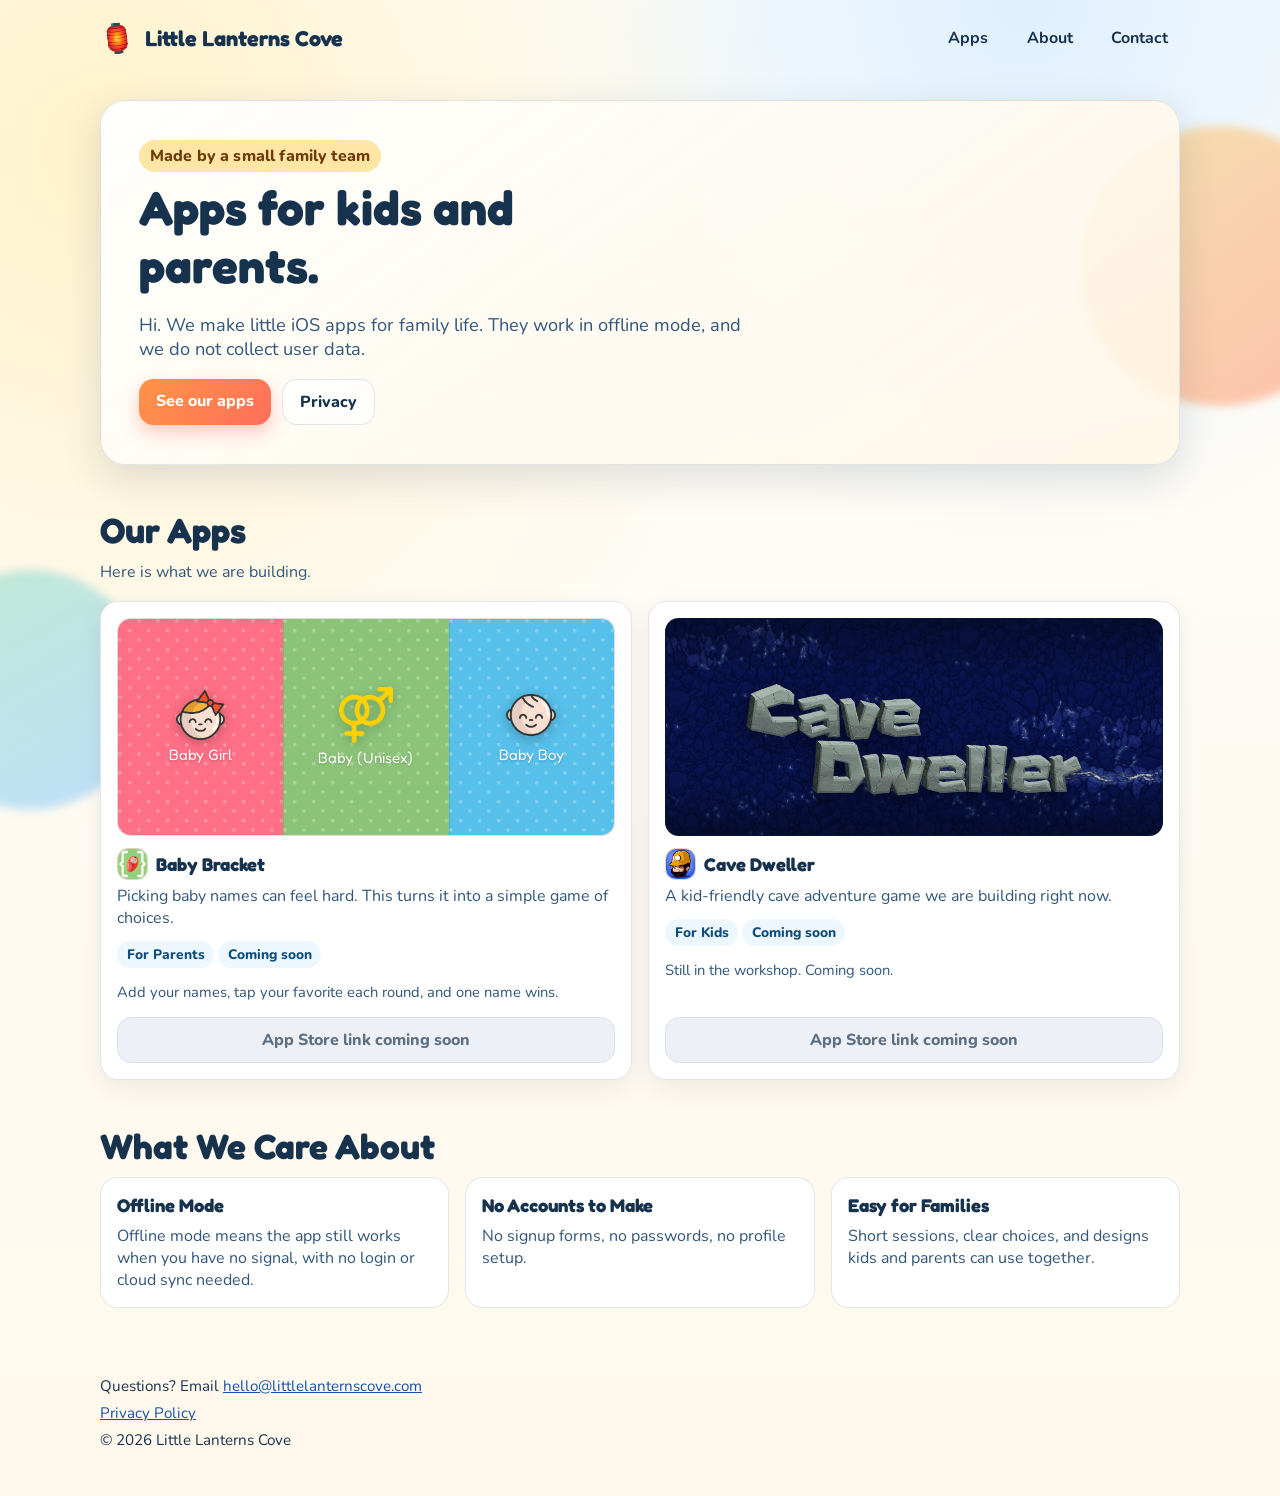
==== index.html @ 97e40ed7 "Clarify offline mode in plain language" ====
<!doctype html>
<html lang="en">
  <head>
    <meta charset="utf-8" />
    <meta name="viewport" content="width=device-width, initial-scale=1" />
    <title>Little Lanterns Cove | Playful iOS Apps for Kids</title>
    <meta
      name="description"
      content="Little Lanterns Cove builds joyful, kid-friendly iOS apps focused on logic, creativity, and learning."
    />
    <link rel="preconnect" href="https://fonts.googleapis.com" />
    <link rel="preconnect" href="https://fonts.gstatic.com" crossorigin />
    <link
      href="https://fonts.googleapis.com/css2?family=Fredoka:wght@500;600;700&family=Nunito:wght@500;700;800&display=swap"
      rel="stylesheet"
    />
    <link rel="stylesheet" href="styles.css" />
  </head>
  <body>
    <div class="background-shape shape-one" aria-hidden="true"></div>
    <div class="background-shape shape-two" aria-hidden="true"></div>

    <header class="site-header">
      <a class="brand" href="#top">
        <span class="brand-mark" aria-hidden="true">🏮</span>
        <span>Little Lanterns Cove</span>
      </a>
      <nav class="main-nav" aria-label="Main navigation">
        <a href="#apps">Apps</a>
        <a href="#about">About</a>
        <a href="#contact">Contact</a>
      </nav>
    </header>

    <main id="top">
      <section class="hero">
        <p class="hero-kicker">Made by a small family team</p>
        <h1>Apps for kids and parents.</h1>
        <p class="hero-copy">
          Hi. We make little iOS apps for family life. They work in offline
          mode, and we do not collect user data.
        </p>
        <div class="hero-actions">
          <a class="button button-primary" href="#apps">See our apps</a>
          <a class="button button-secondary" href="privacy.html">Privacy</a>
        </div>
      </section>

      <section id="apps" class="apps-section">
        <div class="section-heading">
          <h2>Our Apps</h2>
          <p>Here is what we are building.</p>
        </div>
        <div id="app-grid" class="app-grid" aria-live="polite"></div>
      </section>

      <section id="about" class="about-section">
        <h2>What We Care About</h2>
        <div class="feature-grid">
          <article class="feature-card">
            <h3>Offline Mode</h3>
            <p>
              Offline mode means the app still works when you have no signal,
              with no login or cloud sync needed.
            </p>
          </article>
          <article class="feature-card">
            <h3>No Accounts to Make</h3>
            <p>
              No signup forms, no passwords, no profile setup.
            </p>
          </article>
          <article class="feature-card">
            <h3>Easy for Families</h3>
            <p>
              Short sessions, clear choices, and designs kids and parents can
              use together.
            </p>
          </article>
        </div>
      </section>
    </main>

    <footer id="contact" class="site-footer">
      <p>
        Questions? Email
        <a href="mailto:hello@littlelanternscove.com"
          >hello@littlelanternscove.com</a
        >
      </p>
      <p>
        <a href="privacy.html">Privacy Policy</a>
      </p>
      <p>&copy; <span id="year"></span> Little Lanterns Cove</p>
    </footer>

    <script src="apps.js" defer></script>
  </body>
</html>
---- styles.css ----
:root {
  --bg: #fffaf2;
  --ink: #17324d;
  --ink-soft: #31567a;
  --sun: #ffd36e;
  --coral: #ff8d6b;
  --mint: #8edec6;
  --sky: #8ac8ff;
  --card: #ffffff;
  --line: rgba(23, 50, 77, 0.12);
  --shadow: 0 14px 40px rgba(23, 50, 77, 0.14);
}

*,
*::before,
*::after {
  box-sizing: border-box;
}

html {
  scroll-behavior: smooth;
}

body {
  margin: 0;
  min-height: 100vh;
  font-family: "Nunito", "Avenir Next", "Trebuchet MS", sans-serif;
  color: var(--ink);
  background:
    radial-gradient(circle at 8% 10%, #fff2cb 0%, transparent 38%),
    radial-gradient(circle at 80% 0%, #dff0ff 0%, transparent 30%),
    linear-gradient(180deg, #fffefb 0%, #fff8ec 100%);
  position: relative;
}

.background-shape {
  position: fixed;
  z-index: -1;
  border-radius: 999px;
  opacity: 0.55;
  filter: blur(5px);
}

.shape-one {
  width: 280px;
  height: 280px;
  top: 14vh;
  right: -80px;
  background: linear-gradient(140deg, var(--sun), var(--coral));
}

.shape-two {
  width: 240px;
  height: 240px;
  left: -90px;
  bottom: 10vh;
  background: linear-gradient(150deg, var(--mint), var(--sky));
}

.site-header,
main,
.site-footer {
  width: min(1080px, 92vw);
  margin-inline: auto;
}

.site-header {
  display: flex;
  justify-content: space-between;
  align-items: center;
  padding: 1.3rem 0 0.8rem;
}

.brand {
  display: inline-flex;
  align-items: center;
  gap: 0.6rem;
  color: var(--ink);
  font-family: "Fredoka", "Trebuchet MS", sans-serif;
  font-size: clamp(1.1rem, 1.8vw, 1.35rem);
  font-weight: 700;
  text-decoration: none;
}

.brand-mark {
  display: inline-block;
  font-size: 1.3em;
  transform: rotate(-7deg);
}

.main-nav {
  display: flex;
  gap: 0.9rem;
  flex-wrap: wrap;
}

.main-nav a {
  padding: 0.4rem 0.75rem;
  border-radius: 999px;
  text-decoration: none;
  color: var(--ink);
  font-weight: 700;
}

.main-nav a:hover,
.main-nav a:focus-visible {
  background: #ffffffa8;
}

main {
  padding: 1rem 0 3rem;
}

.hero {
  margin-top: 1rem;
  padding: clamp(1.4rem, 4vw, 2.4rem);
  border: 1px solid var(--line);
  border-radius: 1.6rem;
  background: linear-gradient(
    145deg,
    rgba(255, 255, 255, 0.95),
    rgba(255, 246, 229, 0.86)
  );
  box-shadow: var(--shadow);
  animation: rise-in 500ms ease-out both;
}

.hero-kicker {
  display: inline-block;
  margin: 0 0 0.45rem;
  padding: 0.32rem 0.65rem;
  border-radius: 999px;
  background: #ffe5a6;
  font-weight: 800;
  color: #6f3b0a;
  letter-spacing: 0.01em;
}

h1,
h2,
h3 {
  font-family: "Fredoka", "Trebuchet MS", sans-serif;
  line-height: 1.2;
  margin: 0 0 0.6rem;
}

h1 {
  font-size: clamp(1.8rem, 4vw, 3rem);
  max-width: 16ch;
}

h2 {
  font-size: clamp(1.45rem, 3vw, 2.2rem);
}

h3 {
  font-size: 1.15rem;
}

.hero-copy {
  max-width: 56ch;
  font-size: clamp(1rem, 1.5vw, 1.14rem);
  color: var(--ink-soft);
}

.hero-actions {
  margin-top: 1.1rem;
  display: flex;
  gap: 0.7rem;
  flex-wrap: wrap;
}

.button {
  display: inline-block;
  text-decoration: none;
  font-weight: 800;
  border-radius: 0.9rem;
  padding: 0.7rem 1.05rem;
}

.button-primary {
  background: linear-gradient(130deg, #ff9447, #ff6f5b);
  color: #fffef6;
  box-shadow: 0 8px 18px rgba(255, 111, 91, 0.35);
}

.button-secondary {
  background: #ffffffc7;
  color: var(--ink);
  border: 1px solid var(--line);
}

.apps-section,
.about-section {
  margin-top: clamp(1.8rem, 4vw, 2.8rem);
}

.section-heading p {
  margin: 0;
  color: var(--ink-soft);
}

.app-grid {
  margin-top: 1.1rem;
  display: grid;
  gap: 1rem;
  grid-template-columns: repeat(auto-fit, minmax(220px, 1fr));
}

.app-card {
  display: flex;
  flex-direction: column;
  border: 1px solid var(--line);
  border-radius: 1.15rem;
  padding: 1rem;
  background: var(--card);
  box-shadow: 0 8px 24px rgba(23, 50, 77, 0.08);
  transform: translateY(14px);
  opacity: 0;
  animation: rise-in 520ms ease-out forwards;
  animation-delay: var(--delay, 0ms);
}

.app-card h3 {
  margin: 0;
}

.app-media {
  position: relative;
  aspect-ratio: 16 / 7;
  min-height: 155px;
  border-radius: 0.85rem;
  overflow: hidden;
  margin-bottom: 0.8rem;
  border: 1px solid var(--line);
  background: linear-gradient(135deg, #eef4ff, #f7fbff);
}

.app-media-image {
  display: block;
  width: 100%;
  height: 100%;
  object-fit: cover;
  object-position: var(--media-position, 50% 50%);
}

.app-media-contain {
  object-fit: contain;
  background: linear-gradient(145deg, #f4f8ff, #fffdf6);
}

.app-media-overlay {
  position: absolute;
  left: 50%;
  top: 56%;
  width: 68%;
  max-width: 360px;
  transform: translate(-50%, -50%);
  pointer-events: none;
  filter: drop-shadow(0 6px 12px rgba(0, 0, 0, 0.45));
}

.app-media-baby {
  background: linear-gradient(135deg, #fdf5ef, #f4fff6);
}

.app-media-baby::after {
  content: "";
  position: absolute;
  inset: 0;
  background: linear-gradient(
    180deg,
    rgba(255, 255, 255, 0.06) 0%,
    rgba(2, 40, 15, 0.12) 100%
  );
  pointer-events: none;
}

.app-media-cave {
  background: #061033;
}

.app-media-cave::before {
  content: "";
  position: absolute;
  inset: 0;
  background:
    linear-gradient(180deg, rgba(3, 7, 20, 0.48) 0%, rgba(3, 7, 20, 0.06) 28%),
    linear-gradient(0deg, rgba(3, 7, 20, 0.52) 0%, rgba(3, 7, 20, 0.03) 25%);
  pointer-events: none;
}

.app-media-baby-board {
  background: #f8f5ef;
}

.baby-board {
  display: grid;
  grid-template-columns: repeat(3, minmax(0, 1fr));
  height: 100%;
}

.baby-lane {
  position: relative;
  display: flex;
  flex-direction: column;
  align-items: center;
  justify-content: center;
  gap: 0.45rem;
  padding: 0.5rem 0.3rem;
  text-align: center;
}

.baby-lane::before {
  content: "";
  position: absolute;
  inset: 0;
  background-image: url("assets/apps/baby-bracket-dots.png");
  background-size: 19px 19px;
  background-repeat: repeat;
  opacity: 0.25;
  pointer-events: none;
}

.baby-lane + .baby-lane {
  box-shadow: inset 1px 0 0 rgba(0, 0, 0, 0.08);
}

.baby-lane-girl {
  background-color: #ff6f86;
}

.baby-lane-neutral {
  background-color: #8bc478;
}

.baby-lane-boy {
  background-color: #56bfea;
}

.baby-lane-icon {
  position: relative;
  z-index: 1;
  width: 50px;
  height: 50px;
  object-fit: contain;
  filter: drop-shadow(0 3px 6px rgba(0, 0, 0, 0.22));
}

.baby-lane-icon-neutral {
  width: 56px;
  height: 56px;
  filter:
    brightness(0) saturate(100%) invert(74%) sepia(74%) saturate(772%)
    hue-rotate(355deg) brightness(104%) contrast(102%)
    drop-shadow(0 3px 6px rgba(0, 0, 0, 0.22));
}

.baby-lane-label {
  position: relative;
  z-index: 1;
  margin: 0;
  color: #fff;
  font-family: "Fredoka", "Trebuchet MS", sans-serif;
  font-size: clamp(0.72rem, 1.5vw, 0.94rem);
  line-height: 1.05;
  text-shadow: 0 1px 2px rgba(0, 0, 0, 0.22);
}

.app-title-row {
  display: flex;
  align-items: center;
  gap: 0.5rem;
  margin-bottom: 0.35rem;
}

.app-icon {
  display: inline-flex;
  width: 1.95rem;
  height: 1.95rem;
  align-items: center;
  justify-content: center;
  border-radius: 0.7rem;
  background: linear-gradient(145deg, #fff2cf, #ffe1d7);
  border: 1px solid var(--line);
  overflow: hidden;
  font-size: 1.05rem;
}

.app-icon-image {
  width: 100%;
  height: 100%;
  object-fit: cover;
}

.app-subtitle {
  margin: 0 0 0.75rem;
  color: var(--ink-soft);
}

.app-meta {
  margin: 0 0 0.85rem;
  font-size: 0.95rem;
}

.app-note {
  margin: 0 0 0.95rem;
  color: var(--ink-soft);
  font-size: 0.92rem;
}

.pill {
  display: inline-block;
  padding: 0.24rem 0.6rem;
  border-radius: 999px;
  background: #ecf7ff;
  color: #0f4c7e;
  font-size: 0.86rem;
  font-weight: 800;
}

.app-card .button {
  width: 100%;
  text-align: center;
  margin-top: auto;
}

.button-disabled {
  background: #edf1f7;
  color: #5d6f83;
  border: 1px solid #d8e1eb;
  cursor: default;
}

.feature-grid {
  display: grid;
  gap: 1rem;
  grid-template-columns: repeat(auto-fit, minmax(200px, 1fr));
}

.feature-card {
  padding: 1rem;
  border-radius: 1.1rem;
  background: #fff;
  border: 1px solid var(--line);
}

.feature-card p {
  margin: 0;
  color: var(--ink-soft);
}

.site-footer {
  margin-top: 1.2rem;
  padding-bottom: 2.4rem;
  font-size: 0.95rem;
}

.site-footer p {
  margin: 0.45rem 0;
}

.site-footer a {
  color: #1552a8;
}

.policy-page {
  width: min(820px, 92vw);
  margin: 2rem auto 3rem;
}

.policy-card {
  border: 1px solid var(--line);
  border-radius: 1rem;
  padding: 1.2rem;
  background: #fffbf4;
}

.policy-card h2 {
  margin-top: 1rem;
}

.policy-card p,
.policy-card li {
  color: var(--ink-soft);
}

@keyframes rise-in {
  from {
    opacity: 0;
    transform: translateY(18px);
  }
  to {
    opacity: 1;
    transform: translateY(0);
  }
}

@media (max-width: 740px) {
  .site-header {
    gap: 0.9rem;
    flex-direction: column;
    align-items: flex-start;
  }
}

@media (prefers-reduced-motion: reduce) {
  *,
  *::before,
  *::after {
    animation-duration: 0.01ms !important;
    animation-iteration-count: 1 !important;
    transition-duration: 0.01ms !important;
    scroll-behavior: auto !important;
  }
}
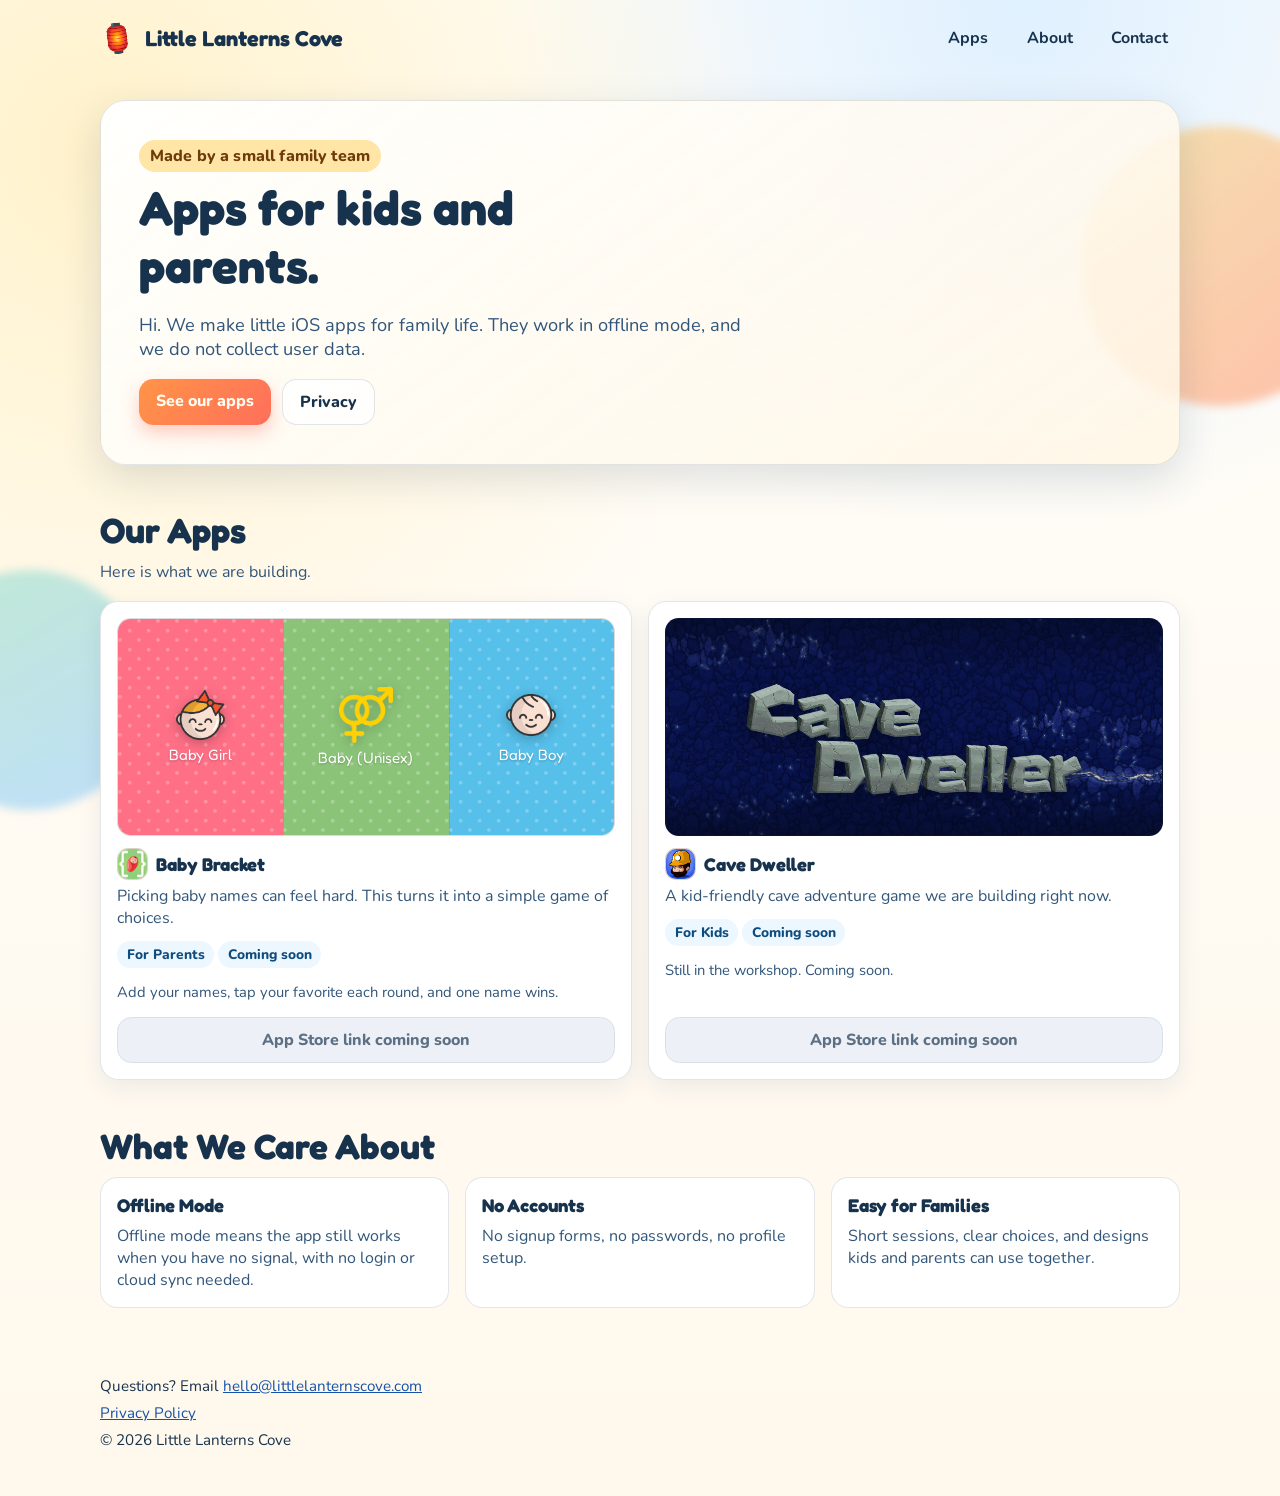
==== commit e3249a51: "Revert No Accounts heading text" ====
--- a/index.html
+++ b/index.html
@@ -65,7 +65,7 @@
             </p>
           </article>
           <article class="feature-card">
-            <h3>No Accounts to Make</h3>
+            <h3>No Accounts</h3>
             <p>
               No signup forms, no passwords, no profile setup.
             </p>
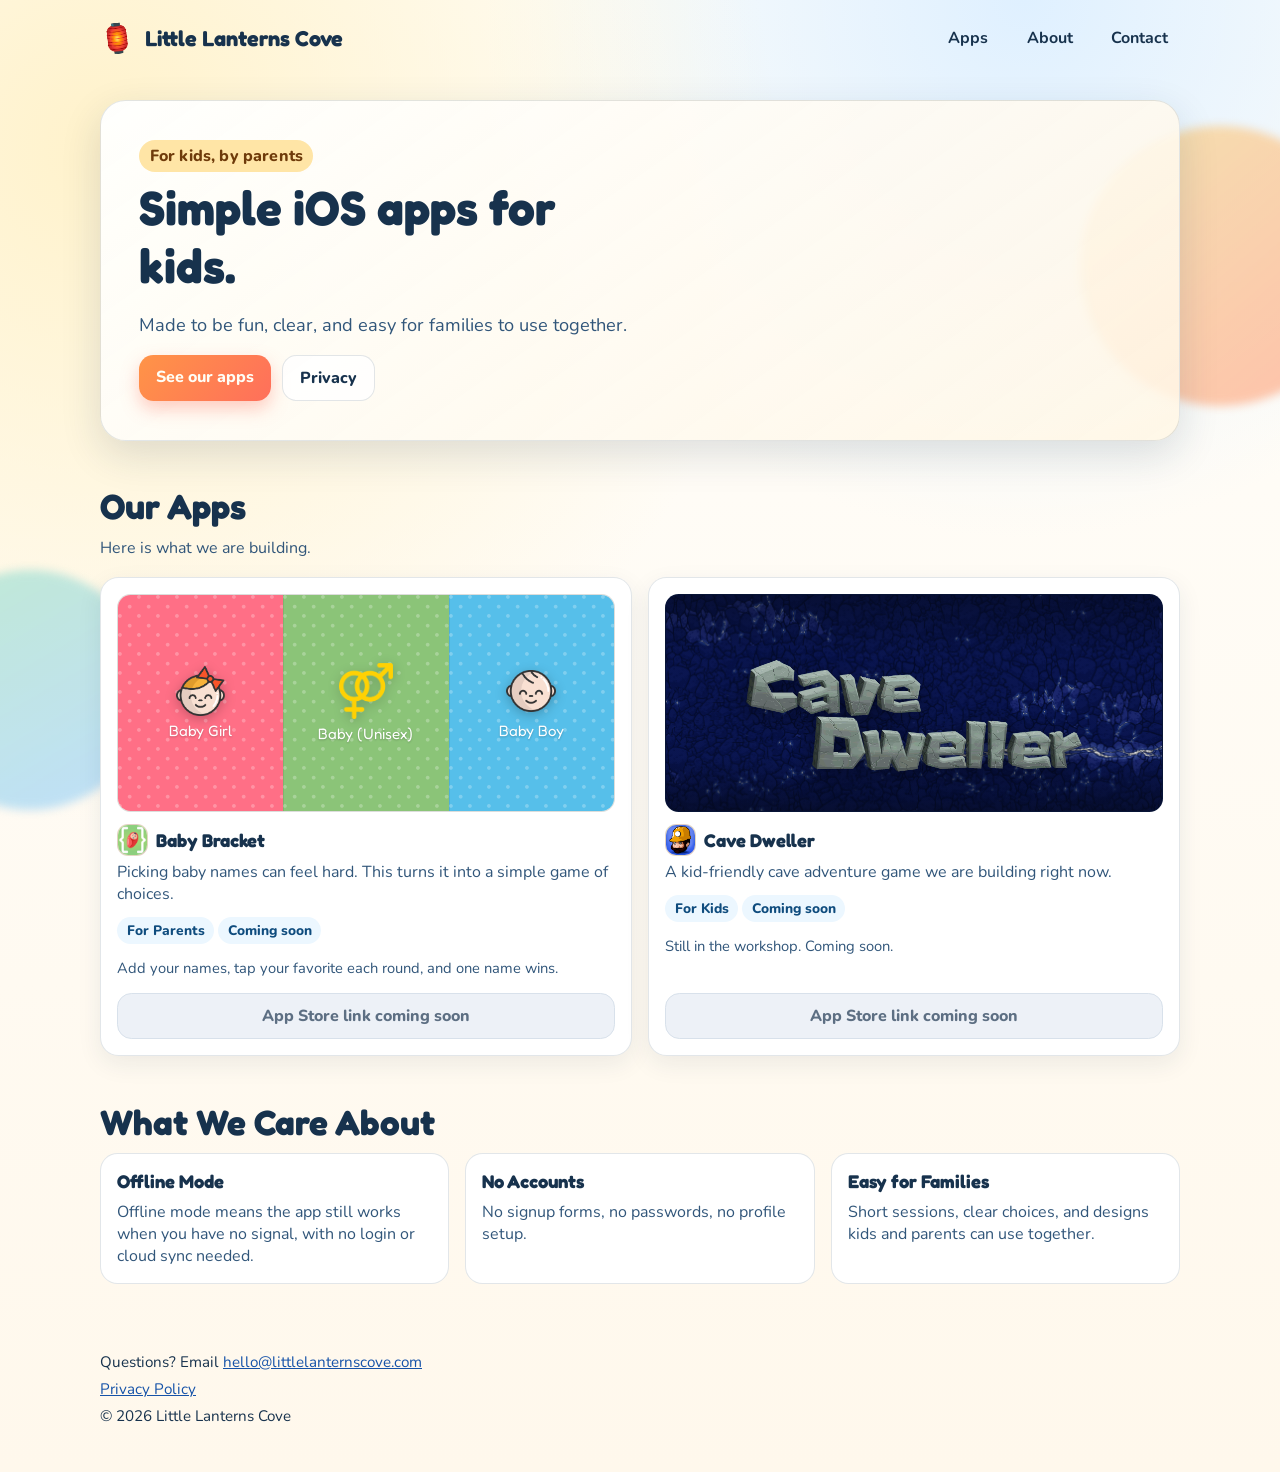
==== commit 08f29f54: "Simplify hero copy to kids-by-parents message" ====
--- a/index.html
+++ b/index.html
@@ -34,11 +34,10 @@
 
     <main id="top">
       <section class="hero">
-        <p class="hero-kicker">Made by a small family team</p>
-        <h1>Apps for kids and parents.</h1>
+        <p class="hero-kicker">For kids, by parents</p>
+        <h1>Simple iOS apps for kids.</h1>
         <p class="hero-copy">
-          Hi. We make little iOS apps for family life. They work in offline
-          mode, and we do not collect user data.
+          Made to be fun, clear, and easy for families to use together.
         </p>
         <div class="hero-actions">
           <a class="button button-primary" href="#apps">See our apps</a>
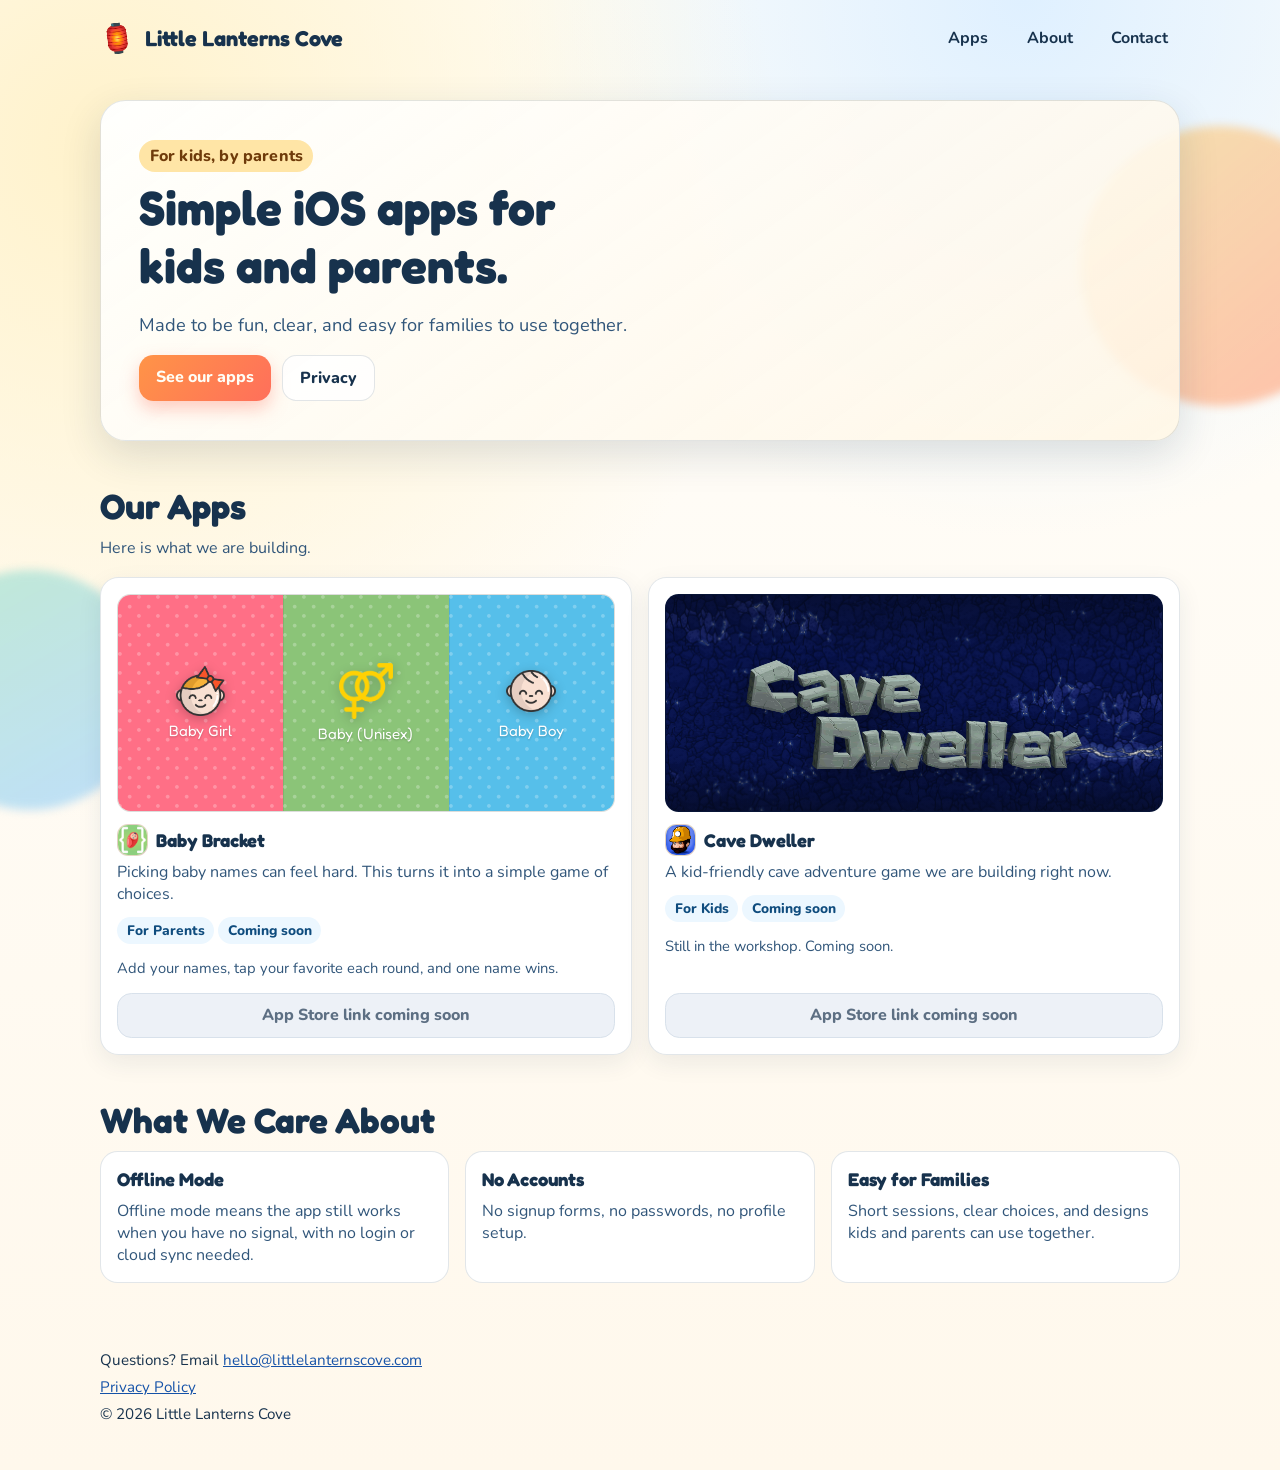
==== commit 553883e9: "Include parents in hero and metadata copy" ====
--- a/index.html
+++ b/index.html
@@ -3,11 +3,37 @@
   <head>
     <meta charset="utf-8" />
     <meta name="viewport" content="width=device-width, initial-scale=1" />
-    <title>Little Lanterns Cove | Playful iOS Apps for Kids</title>
+    <title>Little Lanterns Cove | Playful iOS Apps for Kids and Parents</title>
     <meta
       name="description"
-      content="Little Lanterns Cove builds joyful, kid-friendly iOS apps focused on logic, creativity, and learning."
+      content="Little Lanterns Cove builds joyful iOS apps for kids and parents, focused on playful learning and family life."
     />
+    <meta property="og:title" content="Little Lanterns Cove" />
+    <meta
+      property="og:description"
+      content="Fun iOS apps for kids and parents, made by parents."
+    />
+    <meta property="og:type" content="website" />
+    <meta property="og:url" content="https://littlelanternscove.com/" />
+    <meta
+      property="og:image"
+      content="https://littlelanternscove.com/apple-touch-icon.png?v=2"
+    />
+    <meta name="twitter:card" content="summary" />
+    <meta name="twitter:title" content="Little Lanterns Cove" />
+    <meta
+      name="twitter:description"
+      content="Fun iOS apps for kids and parents, made by parents."
+    />
+    <meta
+      name="twitter:image"
+      content="https://littlelanternscove.com/apple-touch-icon.png?v=2"
+    />
+    <link rel="canonical" href="https://littlelanternscove.com/" />
+    <link rel="icon" type="image/svg+xml" href="favicon.svg?v=2" />
+    <link rel="icon" type="image/png" sizes="32x32" href="favicon-32.png?v=2" />
+    <link rel="icon" type="image/png" sizes="16x16" href="favicon-16.png?v=2" />
+    <link rel="apple-touch-icon" sizes="180x180" href="apple-touch-icon.png?v=2" />
     <link rel="preconnect" href="https://fonts.googleapis.com" />
     <link rel="preconnect" href="https://fonts.gstatic.com" crossorigin />
     <link
@@ -35,7 +61,7 @@
     <main id="top">
       <section class="hero">
         <p class="hero-kicker">For kids, by parents</p>
-        <h1>Simple iOS apps for kids.</h1>
+        <h1>Simple iOS apps for kids and parents.</h1>
         <p class="hero-copy">
           Made to be fun, clear, and easy for families to use together.
         </p>
--- a/styles.css
+++ b/styles.css
@@ -420,7 +420,12 @@
 }
 
 .app-card .button {
+  display: inline-flex;
+  align-items: center;
+  justify-content: center;
   width: 100%;
+  min-height: 2.8rem;
+  line-height: 1.2;
   text-align: center;
   margin-top: auto;
 }
